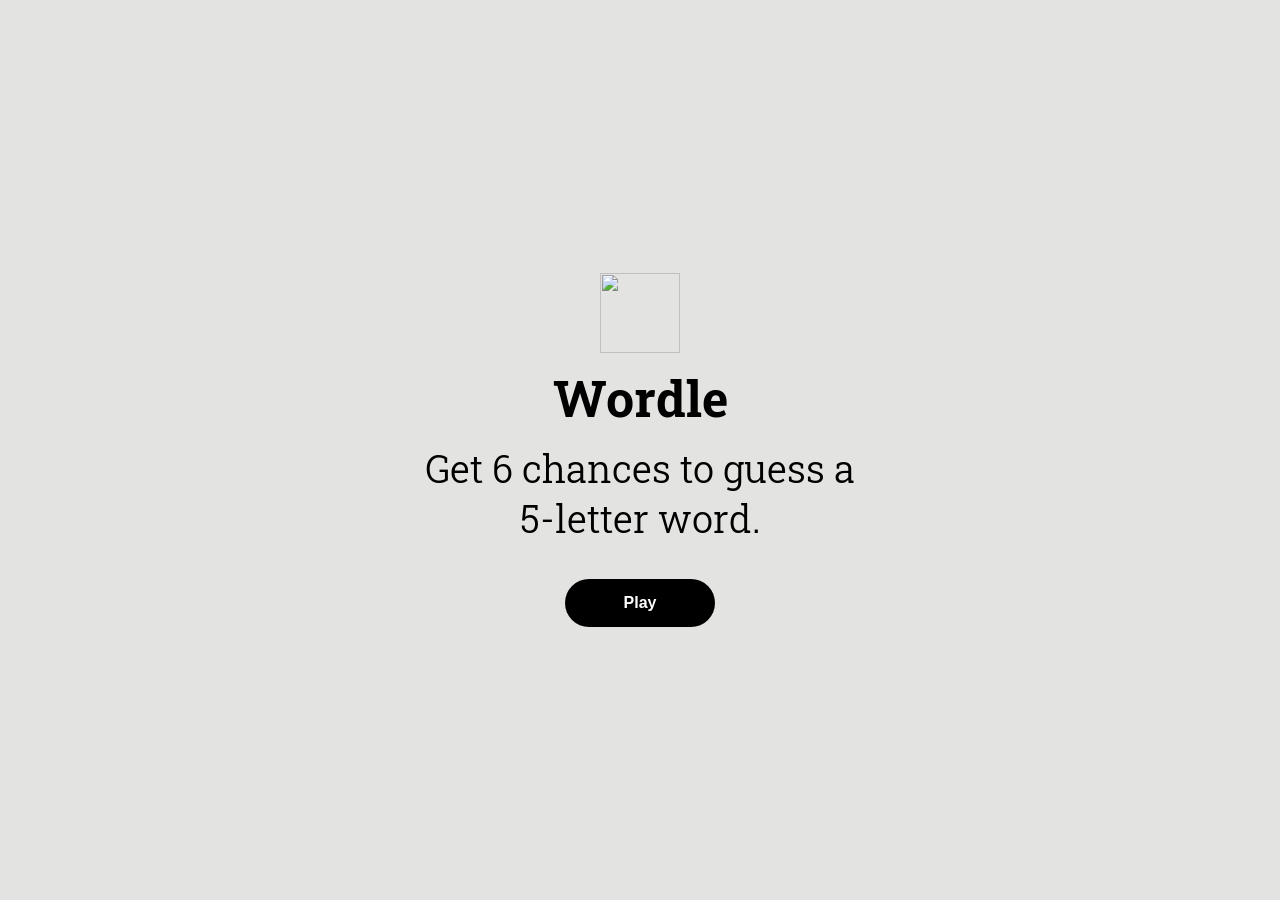
==== index.html @ 7229447a "增加深色模式" ====
<!DOCTYPE html>
<html lang="zh-CN">

<head>
    <meta charset="UTF-8">
    <meta name="viewport" content="width=device-width, initial-scale=1.0, maximum-scale=1.0, user-scalable=no">
    <title>Wordle</title>
    <link rel="icon" type="image/png" href="wordle_logo_32x32.png">

    <!-- 引入官方替代字体 -->
    <link rel="preconnect" href="https://fonts.googleapis.com">
    <link rel="preconnect" href="https://fonts.gstatic.com" crossorigin>
    <link
        href="https://fonts.googleapis.com/css2?family=Libre+Franklin:wght@100..900&family=Roboto+Slab:wght@100..900&display=swap"
        rel="stylesheet">

    <style>
        /* 修改后的 :root 部分 */
        :root {
            /* 浅色模式 - 官网标准色 */
            --green: #6aaa64;
            --yellow: #c9b458;
            --gray: #787c7e;
            --border-empty: #d3d6da;
            --border-filled: #878a8c;
            --bg: #ffffff;
            --text: #000000;
            --text-muted: #787c7e;
            --key-bg: #d3d6da;
            --key-text: #000000;
            --tile-text: #ffffff;
            --header-border: #d3d6da;
        }

        body {
            background-color: var(--bg);
            color: var(--text);
            font-family: 'Libre Franklin', sans-serif;
            margin: 0;
            display: flex;
            flex-direction: column;
            height: 100vh;
            overflow: hidden;
        }

        body.dark-mode {
            /* 黑暗模式 - 官网适配色 */
            --green: #538d4e;
            /* 更深一点的绿 */
            --yellow: #b59f3b;
            /* 更深一点的黄 */
            --gray: #3a3a3c;
            /* 显著变深的灰色 */
            --border-empty: #3a3a3c;
            --border-filled: #565758;
            --bg: #121213;
            --text: #ffffff;
            --text-muted: #818384;
            --key-bg: #818384;
            /* 键盘未使用的按键背景 */
            --key-text: #ffffff;
            --tile-text: #ffffff;
            --header-border: #3a3a3c;
        }

        header {
            width: 100%;
            height: 50px;
            display: flex;
            justify-content: center;
            align-items: center;
            border-bottom: 1px solid var(--header-border);
            font-family: 'Roboto Slab', serif;
            font-size: 32px;
            font-weight: 700;
            letter-spacing: -0.02em;
            position: relative;
            z-index: 30;
            flex-shrink: 0;
        }

        .header-controls {
            position: absolute;
            left: 10px;
            display: flex;
            gap: 5px;
        }

        .icon-btn {
            background: none;
            border: none;
            cursor: pointer;
            padding: 8px;
            display: flex;
            align-items: center;
            border-radius: 4px;
            transition: background-color 0.2s;
            outline: none;
            fill: var(--text);
        }

        .icon-btn:hover {
            background-color: rgba(120, 120, 120, 0.1);
        }

        .icon-btn svg {
            width: 24px;
            height: 24px;
        }

        header img {
            width: 32px;
            height: 32px;
            margin-right: 5px;
            /* 间距 5px */
        }

        #main-layout {
            display: flex;
            flex-grow: 1;
            width: 100%;
            position: relative;
            overflow: hidden;
        }

        /* 提示面板：绝对定位在左侧，全高 */
        #hint-panel {
            position: absolute;
            left: 0;
            top: 0;
            bottom: 0;
            width: 200px;
            background-color: var(--bg);
            border-right: 1px solid var(--border-empty);
            z-index: 20;
            display: none;
            flex-direction: column;
            box-shadow: 2px 0 10px rgba(0, 0, 0, 0.05);
            animation: slideIn 0.2s ease-out;
        }

        @keyframes slideIn {
            from {
                transform: translateX(-100%);
            }

            to {
                transform: translateX(0);
            }
        }

        #hint-header {
            padding: 15px 10px;
            font-size: 13px;
            font-weight: 700;
            text-transform: uppercase;
            border-bottom: 1px solid var(--border-empty);
            text-align: center;
            color: var(--text-muted);
            letter-spacing: 0.5px;
        }

        #hint-list {
            flex-grow: 1;
            overflow-y: auto;
            padding: 10px 0;
            font-family: 'Libre Franklin', sans-serif;
            font-weight: 700;
            font-size: 17px;
            line-height: 2.2;
            text-transform: uppercase;
            text-align: center;
        }

        #hint-list::-webkit-scrollbar {
            width: 4px;
        }

        #hint-list::-webkit-scrollbar-thumb {
            background: var(--border-empty);
        }

        /* 作答区：始终保持全屏居中 */
        #game-area {
            flex-grow: 1;
            display: flex;
            flex-direction: column;
            align-items: center;
            justify-content: center;
            width: 100%;
        }

        #game-container {
            display: flex;
            justify-content: center;
            align-items: center;
            margin-bottom: 10px;
        }

        #board {
            display: grid;
            grid-template-columns: repeat(5, 1fr);
            grid-gap: 5px;
            width: 330px;
            height: 400px;
            padding: 10px;
            visibility: hidden;
        }

        /* 键盘：等宽设计 */
        #keyboard {
            width: 100%;
            padding: 0 10px 20px;
            flex-shrink: 0;
        }

        .keyboard-row {
            display: flex;
            justify-content: center;
            margin-bottom: 8px;
            gap: 6px;
        }

        .key {
            background-color: var(--key-bg);
            border: 0;
            border-radius: 4px;
            height: 58px;
            width: 43px;
            /* 普通按键等宽 */
            display: flex;
            justify-content: center;
            align-items: center;
            font-family: 'Libre Franklin', sans-serif;
            font-weight: 700;
            font-size: 20px;
            cursor: pointer;
            color: var(--key-text);
            text-transform: uppercase;
            outline: none;
            fill: var(--key-text);
            user-select: none;
            -webkit-tap-highlight-color: transparent;
        }

        .key.wide {
            width: 65px;
            /* 功能键等宽 */
            font-size: 12px;
        }

        .key[data-state="correct"] {
            background-color: var(--green);
            color: #ffffff;
        }

        .key[data-state="present"] {
            background-color: var(--yellow);
            color: #ffffff;
        }

        .key[data-state="absent"] {
            background-color: var(--gray);
            color: #ffffff;
        }

        .key svg {
            width: 24px;
            height: 24px;
            pointer-events: none;
        }

        .tile {
            width: 100%;
            aspect-ratio: 1 / 1;
            border: 2px solid var(--border-empty);
            display: flex;
            justify-content: center;
            align-items: center;
            font-size: 2rem;
            font-weight: 700;
            text-transform: uppercase;
            box-sizing: border-box;
            user-select: none;
            backface-visibility: hidden;
        }

        .tile[data-state="filled"] {
            border-color: var(--border-filled);
        }

        .tile[data-state="correct"] {
            background-color: var(--green);
            border-color: var(--green);
            color: var(--tile-text);
        }

        .tile[data-state="present"] {
            background-color: var(--yellow);
            border-color: var(--yellow);
            color: var(--tile-text);
        }

        .tile[data-state="absent"] {
            background-color: var(--gray);
            border-color: var(--gray);
            color: var(--tile-text);
        }

        .pop {
            animation: pop 0.1s ease-in-out;
        }

        @keyframes pop {
            50% {
                transform: scale(1.1);
            }
        }

        .flip {
            animation: flip 0.5s ease-in forwards;
        }

        @keyframes flip {
            0% {
                transform: rotateX(0);
            }

            50% {
                transform: rotateX(90deg);
            }

            100% {
                transform: rotateX(0);
            }
        }

        .shake {
            animation: shake 600ms ease-in-out;
        }

        @keyframes shake {

            0%,
            100% {
                transform: translateX(0);
            }

            10%,
            30%,
            50%,
            70%,
            90% {
                transform: translateX(-4px);
            }

            20%,
            40%,
            60%,
            80% {
                transform: translateX(4px);
            }
        }

        #toast-container {
            position: fixed;
            top: 10%;
            left: 50%;
            transform: translateX(-50%);
            z-index: 1000;
            display: flex;
            flex-direction: column;
            align-items: center;
            pointer-events: none;
            width: 100%;
        }

        .toast {
            background-color: var(--text);
            color: var(--bg);
            padding: 12px 18px;
            border-radius: 4px;
            font-family: 'Libre Franklin', sans-serif;
            font-weight: 700;
            margin-bottom: 10px;
            width: fit-content;
            text-align: center;
            box-shadow: 0 4px 10px rgba(0, 0, 0, 0.3);
            opacity: 1;
            transition: opacity 0.4s ease;
        }

        #loading {
            position: absolute;
            top: 50%;
            font-weight: 700;
        }

        #start-screen {
            position: fixed;
            top: 0;
            left: 0;
            width: 100%;
            height: 100%;
            background-color: #e3e3e1;
            /* 官网米灰色 */
            color: #000000;
            z-index: 1000;
            display: flex;
            justify-content: center;
            align-items: center;
            transition: opacity 0.4s ease-out;
        }

        .start-content {
            text-align: center;
            width: 100%;
            max-width: 500px;
        }

        .start-logo {
            width: 80px;
            height: 80px;
            margin-bottom: 12px;
        }

        .start-title {
            font-family: 'Roboto Slab', serif;
            font-size: 50px;
            font-weight: 700;
            margin: 0 0 12px;
        }

        .start-subtitle {
            font-family: 'Roboto Slab', sans-serif;
            font-size: 38px;
            font-weight: 350;
            margin: 0 0 36px;
        }

        .play-btn {
            background: #000;
            color: #fff;
            border: none;
            border-radius: 30px;
            height: 48px;
            width: 150px;
            font-size: 16px;
            font-weight: 700;
            cursor: pointer;
            transition: transform 0.1s;
        }

        .play-btn:active {
            transform: scale(0.96);
        }

        .hidden {
            opacity: 0;
            pointer-events: none;
        }
    </style>
</head>

<body>
    <div id="start-screen">
        <div class="start-content">
            <img src="wordle-icon.svg" class="start-logo">
            <h1 class="start-title">Wordle</h1>
            <p class="start-subtitle">Get 6 chances to guess a <span style="white-space:nowrap">5-letter</span> word.
            </p>
            <button class="play-btn" onclick="dismissStartScreen()">Play</button>
        </div>
    </div>
    <header>
        <div class="header-controls">
            <button class="icon-btn" title="Restart" onclick="resetGame()">
                <svg viewBox="0 0 24 24">
                    <path
                        d="M17.65,6.35C16.2,4.9 14.21,4 12,4c-4.42,0-7.99,3.58-7.99,8s3.57,8,7.99,8c3.73,0,6.84-2.55,7.73-6h-2.08 c-0.82,2.33-3.04,4-5.65,4c-3.31,0-6-2.69-6-6s2.69-6,6-6c1.66,0,3.14,0.69,4.22,1.78L13,11h7V4L17.65,6.35z" />
                </svg>
            </button>
            <button class="icon-btn" title="Hints" onclick="toggleHints()">
                <svg viewBox="0 0 24 24">
                    <path
                        d="M9 21c0 .55.45 1 1 1h4c.55 0 1-.45 1-1v-1H9v1zm3-19C8.14 2 5 5.14 5 9c0 2.38 1.19 4.47 3 5.74V17c0 .55.45 1 1 1h6c.55 0 1-.45 1-1v-2.26c1.81-1.27 3-3.36 3-5.74 0-3.86-3.14-7-7-7zm2.85 11.1l-.85.6V16h-4v-1.3l-.85-.6C7.8 13.15 7 11.18 7 9c0-2.76 2.24-5 5-5s5 2.24 5 5c0 2.18-.8 4.15-2.15 5.1z" />
                </svg>
            </button>
            <button class="icon-btn" title="Toggle Theme" onclick="toggleTheme()">
                <svg id="theme-icon" viewBox="0 0 24 24">
                    <!-- 这里会通过 JS 动态插入太阳或月亮图标 -->
                </svg>
            </button>
        </div>
        <img src="wordle-icon.svg" alt="Logo">
        Wordle
    </header>

    <div id="loading">Loading dictionary...</div>
    <div id="toast-container"></div>

    <div id="main-layout">
        <aside id="hint-panel">
            <div id="hint-header">Possible Words</div>
            <div id="hint-list"></div>
        </aside>

        <main id="game-area">
            <div id="game-container">
                <div id="board"></div>
            </div>

            <div id="keyboard">
                <div class="keyboard-row" id="row1"></div>
                <div class="keyboard-row" id="row2"></div>
                <div class="keyboard-row" id="row3"></div>
            </div>
        </main>
    </div>

    <script>
        const ANSWERS_FILE = 'possible_words.txt';
        const ALLOWED_FILE = 'allowed_words.txt';

        let targetWord = "";
        let validGuesses = new Set();
        let answersPool = [];
        let currentGuess = "";
        let guesses = [];
        let isAnimating = false;
        let initialized = false;
        let gameOverToast = null;
        let gameStatus = "playing";
        let hintsVisible = false;

        let constraints = {
            correct: Array(5).fill(null),
            present: {},
            absent: new Set()
        };

        const PRAISES = ["Genius", "Magnificent", "Impressive", "Splendid", "Great", "Phew"];

        async function initGame() {
            try {
                const [res1, res2] = await Promise.all([fetch(ANSWERS_FILE), fetch(ALLOWED_FILE)]);
                const text1 = await res1.text();
                const text2 = await res2.text();
                answersPool = text1.split(/\r?\n/).map(w => w.trim().toUpperCase()).filter(w => w.length === 5).sort();
                const allowed = text2.split(/\r?\n/).map(w => w.trim().toUpperCase()).filter(w => w.length === 5);
                validGuesses = new Set([...answersPool, ...allowed]);
                startNewRound();
                document.getElementById('loading').style.display = 'none';
                document.getElementById('board').style.visibility = 'visible';
                initialized = true;
            } catch (e) {
                document.getElementById('loading').textContent = "Dictionary Load Error.";
            }
        }

        function startNewRound() {
            if (gameOverToast) { gameOverToast.remove(); gameOverToast = null; }
            targetWord = answersPool[Math.floor(Math.random() * answersPool.length)];
            currentGuess = "";
            guesses = [];
            gameStatus = "playing";
            constraints = { correct: Array(5).fill(null), present: {}, absent: new Set() };
            updateHintList();

            document.querySelectorAll('.tile').forEach(tile => {
                tile.textContent = "";
                tile.removeAttribute("data-state");
                tile.classList.remove("pop", "shake", "flip");
            });
            document.querySelectorAll('.key').forEach(key => {
                key.removeAttribute("data-state");
                key.style.backgroundColor = "";
                key.style.color = "";
            });
        }

        function toggleHints() {
            hintsVisible = !hintsVisible;
            const panel = document.getElementById('hint-panel');
            panel.style.display = hintsVisible ? 'flex' : 'none';
            if (hintsVisible) updateHintList();
        }

        function updateHintList() {
            const listEl = document.getElementById('hint-list');
            const possible = answersPool.filter(word => {
                for (let i = 0; i < 5; i++) {
                    if (constraints.correct[i] && word[i] !== constraints.correct[i]) return false;
                }
                for (let char in constraints.present) {
                    if (!word.includes(char)) return false;
                    for (let pos of constraints.present[char]) {
                        if (word[pos] === char) return false;
                    }
                }
                for (let char of constraints.absent) {
                    if (constraints.correct.includes(char) || constraints.present[char]) continue;
                    if (word.includes(char)) return false;
                }
                return true;
            });

            document.getElementById('hint-header').textContent = `${possible.length} Possible`;
            listEl.innerHTML = possible.join('<br>');
        }

        function resetGame() {
            if (isAnimating) return;
            if (document.activeElement) document.activeElement.blur();
            startNewRound();
            showToast("New Game Started");
        }

        const board = document.getElementById("board");
        for (let i = 0; i < 30; i++) {
            const tile = document.createElement("div");
            tile.className = "tile";
            tile.id = "tile-" + i;
            board.appendChild(tile);
        }

        const keyRows = [['Q', 'W', 'E', 'R', 'T', 'Y', 'U', 'I', 'O', 'P'], ['A', 'S', 'D', 'F', 'G', 'H', 'J', 'K', 'L'], ['ENTER', 'Z', 'X', 'C', 'V', 'B', 'N', 'M', '⌫']];
        keyRows.forEach((row, idx) => {
            const rowEl = document.getElementById(`row${idx + 1}`);
            row.forEach(key => {
                const btn = document.createElement("button");
                btn.className = "key";
                if (key === "ENTER" || key === "⌫") btn.classList.add("wide");
                btn.dataset.key = key;
                if (key === "⌫") {
                    btn.innerHTML = `<svg viewBox="0 0 24 24"><path d="M22 3H7c-.69 0-1.23.35-1.59.88L0 12l5.41 8.11c.36.53.9.89 1.59.89h15c1.1 0 2-.9 2-2V5c0-1.1-.9-2-2-2zm0 16H7.07L2.4 12l4.66-7H22v14zm-11.59-2L14 13.41 17.59 17 19 15.59 15.41 12 19 8.41 17.59 7 14 10.59 10.41 7 9 8.41 12.59 12 9 15.59z"></path></svg>`;
                } else {
                    btn.textContent = key;
                }
                btn.onclick = (e) => { handleInput(key); e.currentTarget.blur(); };
                rowEl.appendChild(btn);
            });
        });

        function handleInput(key) {
            if (!initialized || isAnimating || gameStatus !== "playing") return;

            if (key === "ENTER") {
                validateAndSubmit();
            } else if (key === "⌫" || key === "Backspace") {
                if (currentGuess.length > 0) {
                    const idx = guesses.length * 5 + currentGuess.length - 1;
                    const tile = document.getElementById(`tile-${idx}`);
                    tile.textContent = "";
                    tile.removeAttribute("data-state");
                    tile.classList.remove("pop");
                    currentGuess = currentGuess.slice(0, -1);
                }
            } else if (/^[A-Z]$/.test(key.toUpperCase()) && currentGuess.length < 5) {
                const char = key.toUpperCase();
                const idx = guesses.length * 5 + currentGuess.length;
                const tile = document.getElementById(`tile-${idx}`);
                tile.textContent = char;
                tile.setAttribute("data-state", "filled");
                tile.classList.remove("pop");
                void tile.offsetWidth;
                tile.classList.add("pop");
                currentGuess += char;
            }
        }

        document.onkeydown = (e) => {
            if (e.key === "Enter" && document.activeElement) document.activeElement.blur();
            handleInput(e.key === "Enter" ? "ENTER" : e.key === "Backspace" ? "⌫" : e.key.toUpperCase());
        };

        function validateAndSubmit() {
            if (currentGuess.length < 5) {
                showToast("Not enough letters");
                shakeRow();
                return;
            }
            if (!validGuesses.has(currentGuess)) {
                showToast("Not in word list");
                shakeRow();
                return;
            }
            submitGuess();
        }

        function shakeRow() {
            const startIdx = guesses.length * 5;
            for (let i = 0; i < 5; i++) {
                const tile = document.getElementById(`tile-${startIdx + i}`);
                tile.classList.remove("shake");
                void tile.offsetWidth;
                tile.classList.add("shake");
                setTimeout(() => tile.classList.remove("shake"), 600);
            }
        }

        function submitGuess() {
            isAnimating = true;
            const startIdx = guesses.length * 5;
            const guessString = currentGuess;
            const guessArr = guessString.split("");
            const targetArr = [...targetWord];
            const states = Array(5).fill("absent");

            guessArr.forEach((c, i) => {
                if (c === targetArr[i]) {
                    states[i] = "correct";
                    targetArr[i] = null;
                    constraints.correct[i] = c;
                }
            });
            guessArr.forEach((c, i) => {
                if (states[i] !== "correct" && targetArr.includes(c)) {
                    states[i] = "present";
                    targetArr[targetArr.indexOf(c)] = null;
                    if (!constraints.present[c]) constraints.present[c] = [];
                    constraints.present[c].push(i);
                } else if (states[i] === "absent") {
                    constraints.absent.add(c);
                }
            });

            guessArr.forEach((char, i) => {
                const tile = document.getElementById(`tile-${startIdx + i}`);
                setTimeout(() => {
                    tile.classList.remove("pop", "shake", "flip");
                    void tile.offsetWidth;
                    tile.classList.add("flip");
                    setTimeout(() => tile.setAttribute("data-state", states[i]), 250);
                }, i * 300);
            });

            setTimeout(() => {
                guessArr.forEach((char, i) => updateKey(char, states[i]));
                isAnimating = false;
                if (hintsVisible) updateHintList();

                if (guessString === targetWord) {
                    gameStatus = "won";
                    showToast(PRAISES[guesses.length - 1]);
                } else if (guesses.length === 6) {
                    gameStatus = "lost";
                    showToast(targetWord, true);
                }
            }, 1700);

            guesses.push(guessString);
            currentGuess = "";
        }

        function updateKey(char, state) {
            const key = document.querySelector(`.key[data-key="${char}"]`);
            if (!key) return;
            const current = key.getAttribute("data-state");
            if (state === "correct") {
                key.setAttribute("data-state", "correct");
                key.style.backgroundColor = "var(--green)";
            } else if (state === "present" && current !== "correct") {
                key.setAttribute("data-state", "present");
                key.style.backgroundColor = "var(--yellow)";
            } else if (!current) {
                key.setAttribute("data-state", "absent");
                key.style.backgroundColor = "var(--gray)";
            }
            key.style.color = "white";
        }

        function showToast(msg, persistent = false) {
            const t = document.createElement("div");
            t.className = "toast";
            t.textContent = msg;
            document.getElementById("toast-container").appendChild(t);
            if (persistent) {
                gameOverToast = t;
            } else {
                setTimeout(() => {
                    t.style.opacity = "0";
                    setTimeout(() => t.remove(), 400);
                }, 1800);
            }
        }

        initGame();

        // 设置当前日期显示
        function updateDate() {
            const options = { month: 'long', day: 'numeric', year: 'numeric' };
            const today = new Date().toLocaleDateString('en-US', options);
            const dateEl = document.getElementById('current-date');
            if (dateEl) dateEl.textContent = today;
        }

        // 关闭遮罩
        function dismissStartScreen() {
            const screen = document.getElementById('start-screen');
            screen.classList.add('hidden');
            // 遮罩消失后再移除 DOM，防止干扰点击
            setTimeout(() => screen.style.display = 'none', 300);
        }

        // 修改原有的 handleInput，增加遮罩状态判断
        const originalHandleInput = handleInput;
        handleInput = function (key) {
            const startScreen = document.getElementById('start-screen');
            // 如果封面还在，不处理任何输入
            if (startScreen && !startScreen.classList.contains('hidden')) return;
            originalHandleInput(key);
        };

        // 在初始化时更新日期
        updateDate();

        // 更新日期并控制遮罩
        function initStartScreen() {
            const options = { month: 'long', day: 'numeric', year: 'numeric' };
            const dateEl = document.getElementById('current-date');
            if (dateEl) dateEl.textContent = new Date().toLocaleDateString('en-US', options);
        }

        function dismissStartScreen() {
            const screen = document.getElementById('start-screen');
            screen.classList.add('hidden');
            setTimeout(() => screen.style.display = 'none', 300);
        }

        // 拦截键盘输入，防止在封面打开时可以玩游戏
        const oldHandleInput = handleInput;
        handleInput = function (key) {
            const screen = document.getElementById('start-screen');
            if (screen && !screen.classList.contains('hidden')) {
                // 如果按了回车也可以开始游戏
                if (key === "ENTER") dismissStartScreen();
                return;
            }
            oldHandleInput(key);
        };

        initStartScreen();

        // 图标 SVG 路径
        const SUN_ICON = '<path d="M12 7c-2.76 0-5 2.24-5 5s2.24 5 5 5 5-2.24 5-5-2.24-5-5-5zM2 13h2c.55 0 1-.45 1-1s-.45-1-1-1H2c-.55 0-1 .45-1 1s.45 1 1 1zm18 0h2c.55 0 1-.45 1-1s-.45-1-1-1h-2c-.55 0-1 .45-1 1s.45 1 1 1zM11 2v2c0 .55.45 1 1 1s1-.45 1-1V2c0-.55-.45-1-1-1s-1 .45-1 1zm0 18v2c0 .55.45 1 1 1s1-.45 1-1v-2c0-.55-.45-1-1-1s-1 .45-1 1zM5.99 4.58c-.39-.39-1.03-.39-1.41 0s-.39 1.03 0 1.41l1.06 1.06c.39.39 1.03.39 1.41 0s.39-1.03 0-1.41L5.99 4.58zm12.37 12.37c-.39-.39-1.03-.39-1.41 0s-.39 1.03 0 1.41l1.06 1.06c.39.39 1.03.39 1.41 0s.39-1.03 0-1.41l-1.06-1.06zm1.06-12.37c-.39-.39-1.03-.39-1.41 0l-1.06 1.06c-.39.39-.39 1.03 0 1.41s1.03.39 1.41 0l1.06-1.06c.39-.38.39-1.02 0-1.41zM7.05 18.01c-.39-.39-1.03-.39-1.41 0l-1.06 1.06c-.39.39-.39 1.03 0 1.41s1.03.39 1.41 0l1.06-1.06c.39-.38.39-1.02 0-1.41z"/>';
        const MOON_ICON = '<path d="M12 3c-4.97 0-9 4.03-9 9s4.03 9 9 9 9-4.03 9-9c0-.46-.04-.92-.1-1.36-.98 1.37-2.58 2.26-4.4 2.26-2.98 0-5.4-2.42-5.4-5.4 0-1.81.89-3.42 2.26-4.4-.44-.06-.9-.1-1.36-.1z"/>';

        function initTheme() {
            const savedTheme = localStorage.getItem('theme');
            const prefersDark = window.matchMedia('(prefers-color-scheme: dark)').matches;

            // 如果有保存的偏好则用偏好，否则跟随系统
            if (savedTheme === 'dark' || (!savedTheme && prefersDark)) {
                document.body.classList.add('dark-mode');
                document.getElementById('theme-icon').innerHTML = SUN_ICON;
            } else {
                document.body.classList.remove('dark-mode');
                document.getElementById('theme-icon').innerHTML = MOON_ICON;
            }
        }

        function toggleTheme() {
            const isDark = document.body.classList.toggle('dark-mode');
            localStorage.setItem('theme', isDark ? 'dark' : 'light');
            document.getElementById('theme-icon').innerHTML = isDark ? SUN_ICON : MOON_ICON;
        }

        // 在 initGame 或脚本末尾调用初始化函数
        initTheme();
    </script>
</body>

</html>
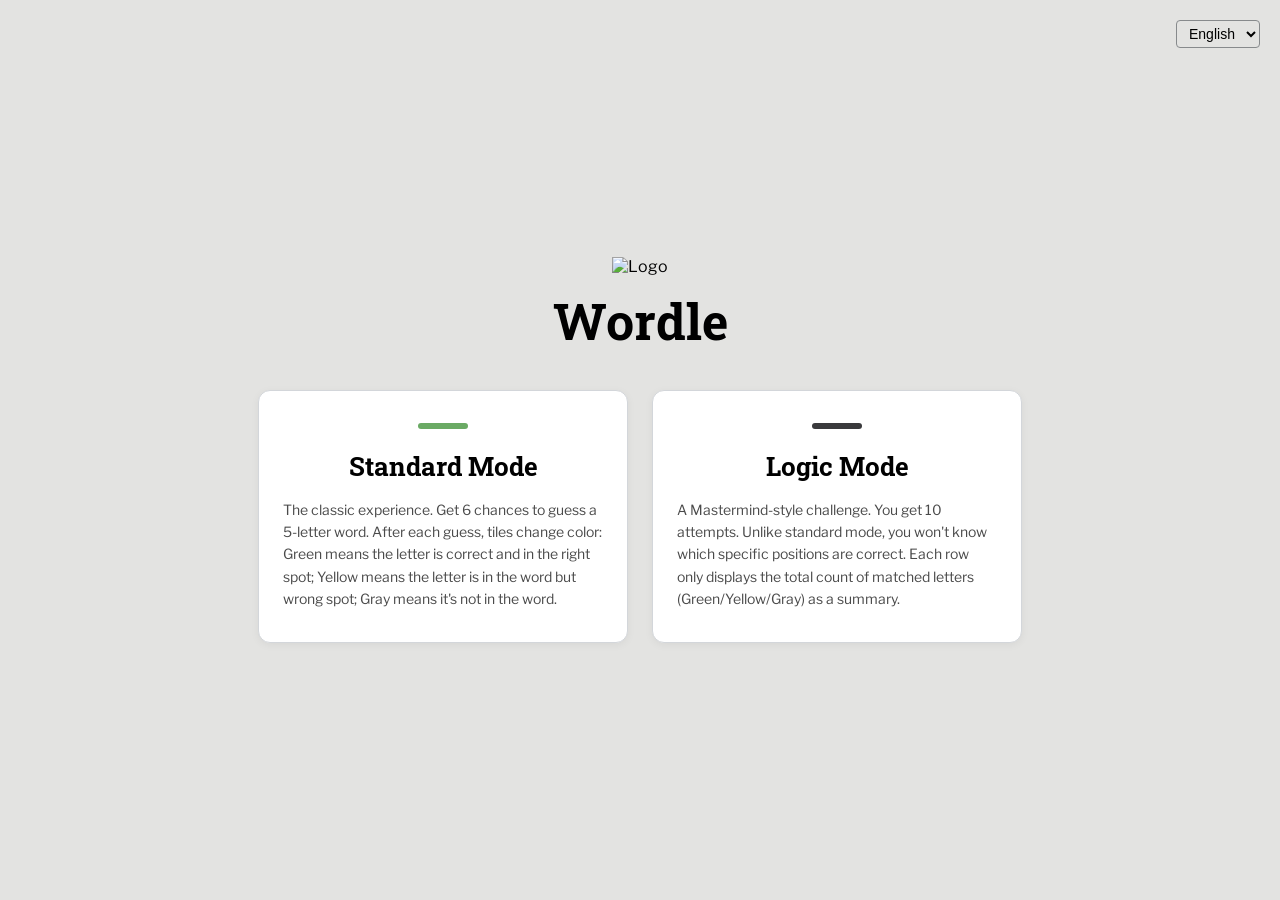
==== commit 8a039746: "添加原版困难模式和逻辑模式" ====
--- a/index.html
+++ b/index.html
@@ -4,870 +4,198 @@
 <head>
     <meta charset="UTF-8">
     <meta name="viewport" content="width=device-width, initial-scale=1.0, maximum-scale=1.0, user-scalable=no">
-    <title>Wordle</title>
+    <title>Wordle Portal</title>
     <link rel="icon" type="image/png" href="wordle_logo_32x32.png">
 
-    <!-- 引入官方替代字体 -->
+    <!-- 引入字体 -->
     <link rel="preconnect" href="https://fonts.googleapis.com">
     <link rel="preconnect" href="https://fonts.gstatic.com" crossorigin>
-    <link
-        href="https://fonts.googleapis.com/css2?family=Libre+Franklin:wght@100..900&family=Roboto+Slab:wght@100..900&display=swap"
-        rel="stylesheet">
+    <link href="https://fonts.googleapis.com/css2?family=Libre+Franklin:wght@100..900&family=Roboto+Slab:wght@100..900&display=swap" rel="stylesheet">
 
     <style>
-        /* 修改后的 :root 部分 */
-        :root {
-            /* 浅色模式 - 官网标准色 */
-            --green: #6aaa64;
-            --yellow: #c9b458;
-            --gray: #787c7e;
-            --border-empty: #d3d6da;
-            --border-filled: #878a8c;
-            --bg: #ffffff;
-            --text: #000000;
-            --text-muted: #787c7e;
-            --key-bg: #d3d6da;
-            --key-text: #000000;
-            --tile-text: #ffffff;
-            --header-border: #d3d6da;
-        }
-
         body {
-            background-color: var(--bg);
-            color: var(--text);
-            font-family: 'Libre Franklin', sans-serif;
+            background-color: #e3e3e1; /* 官网米灰色背景 */
             margin: 0;
-            display: flex;
-            flex-direction: column;
-            height: 100vh;
-            overflow: hidden;
-        }
-
-        body.dark-mode {
-            /* 黑暗模式 - 官网适配色 */
-            --green: #538d4e;
-            /* 更深一点的绿 */
-            --yellow: #b59f3b;
-            /* 更深一点的黄 */
-            --gray: #3a3a3c;
-            /* 显著变深的灰色 */
-            --border-empty: #3a3a3c;
-            --border-filled: #565758;
-            --bg: #121213;
-            --text: #ffffff;
-            --text-muted: #818384;
-            --key-bg: #818384;
-            /* 键盘未使用的按键背景 */
-            --key-text: #ffffff;
-            --tile-text: #ffffff;
-            --header-border: #3a3a3c;
-        }
-
-        header {
-            width: 100%;
-            height: 50px;
             display: flex;
             justify-content: center;
             align-items: center;
-            border-bottom: 1px solid var(--header-border);
+            min-height: 100vh;
+            font-family: 'Libre Franklin', sans-serif;
+            color: #000;
+            overflow-x: hidden;
+        }
+
+        .portal-content {
+            text-align: center;
+            width: 95%;
+            max-width: 800px;
+            padding: 20px 0;
+        }
+
+        /* 保持 80px 大小 */
+        .portal-logo {
+            width: 80px;
+            height: 80px;
+            margin-bottom: 12px;
+        }
+
+        /* 保持 50px 大小 */
+        .portal-title {
             font-family: 'Roboto Slab', serif;
-            font-size: 32px;
+            font-size: 50px;
             font-weight: 700;
-            letter-spacing: -0.02em;
-            position: relative;
-            z-index: 30;
-            flex-shrink: 0;
-        }
-
-        .header-controls {
-            position: absolute;
-            left: 10px;
+            margin: 0 0 36px;
+        }
+
+        /* 卡片容器布局 */
+        .card-container {
             display: flex;
-            gap: 5px;
-        }
-
-        .icon-btn {
-            background: none;
-            border: none;
-            cursor: pointer;
-            padding: 8px;
-            display: flex;
-            align-items: center;
-            border-radius: 4px;
-            transition: background-color 0.2s;
-            outline: none;
-            fill: var(--text);
-        }
-
-        .icon-btn:hover {
-            background-color: rgba(120, 120, 120, 0.1);
-        }
-
-        .icon-btn svg {
-            width: 24px;
-            height: 24px;
-        }
-
-        header img {
-            width: 32px;
-            height: 32px;
-            margin-right: 5px;
-            /* 间距 5px */
-        }
-
-        #main-layout {
-            display: flex;
-            flex-grow: 1;
-            width: 100%;
-            position: relative;
-            overflow: hidden;
-        }
-
-        /* 提示面板：绝对定位在左侧，全高 */
-        #hint-panel {
-            position: absolute;
-            left: 0;
-            top: 0;
-            bottom: 0;
-            width: 200px;
-            background-color: var(--bg);
-            border-right: 1px solid var(--border-empty);
-            z-index: 20;
-            display: none;
-            flex-direction: column;
-            box-shadow: 2px 0 10px rgba(0, 0, 0, 0.05);
-            animation: slideIn 0.2s ease-out;
-        }
-
-        @keyframes slideIn {
-            from {
-                transform: translateX(-100%);
-            }
-
-            to {
-                transform: translateX(0);
-            }
-        }
-
-        #hint-header {
-            padding: 15px 10px;
-            font-size: 13px;
-            font-weight: 700;
-            text-transform: uppercase;
-            border-bottom: 1px solid var(--border-empty);
-            text-align: center;
-            color: var(--text-muted);
-            letter-spacing: 0.5px;
-        }
-
-        #hint-list {
-            flex-grow: 1;
-            overflow-y: auto;
-            padding: 10px 0;
-            font-family: 'Libre Franklin', sans-serif;
-            font-weight: 700;
-            font-size: 17px;
-            line-height: 2.2;
-            text-transform: uppercase;
-            text-align: center;
-        }
-
-        #hint-list::-webkit-scrollbar {
-            width: 4px;
-        }
-
-        #hint-list::-webkit-scrollbar-thumb {
-            background: var(--border-empty);
-        }
-
-        /* 作答区：始终保持全屏居中 */
-        #game-area {
-            flex-grow: 1;
+            gap: 24px;
+            justify-content: center;
+            flex-wrap: wrap; /* 手机端自动换行 */
+        }
+
+        /* 卡片基础样式 */
+        .game-card {
+            background-color: #ffffff;
+            border: 1px solid #d3d6da;
+            border-radius: 12px;
+            padding: 32px 24px;
+            width: 320px;
+            text-decoration: none;
+            color: inherit;
             display: flex;
             flex-direction: column;
             align-items: center;
-            justify-content: center;
-            width: 100%;
-        }
-
-        #game-container {
-            display: flex;
-            justify-content: center;
-            align-items: center;
-            margin-bottom: 10px;
-        }
-
-        #board {
-            display: grid;
-            grid-template-columns: repeat(5, 1fr);
-            grid-gap: 5px;
-            width: 330px;
-            height: 400px;
-            padding: 10px;
-            visibility: hidden;
-        }
-
-        /* 键盘：等宽设计 */
-        #keyboard {
-            width: 100%;
-            padding: 0 10px 20px;
-            flex-shrink: 0;
-        }
-
-        .keyboard-row {
-            display: flex;
-            justify-content: center;
-            margin-bottom: 8px;
-            gap: 6px;
-        }
-
-        .key {
-            background-color: var(--key-bg);
-            border: 0;
+            transition: transform 0.2s ease, box-shadow 0.2s ease, border-color 0.2s ease;
+            cursor: pointer;
+            box-shadow: 0 2px 8px rgba(0,0,0,0.05);
+        }
+
+        .game-card:hover {
+            transform: translateY(-8px);
+            box-shadow: 0 12px 24px rgba(0,0,0,0.1);
+            border-color: #878a8c;
+        }
+
+        .game-card:active {
+            transform: translateY(-4px);
+        }
+
+        .card-title {
+            font-family: 'Roboto Slab', serif;
+            font-size: 26px;
+            font-weight: 700;
+            margin: 0 0 16px;
+        }
+
+        .card-desc {
+            font-size: 14px;
+            line-height: 1.6;
+            color: #4a4a4a;
+            margin: 0;
+            text-align: left; /* 说明文字左对齐更易读 */
+        }
+
+        /* 强调普通/困难颜色的线条 */
+        .card-accent {
+            width: 50px;
+            height: 6px;
+            border-radius: 3px;
+            margin-bottom: 20px;
+        }
+        .accent-wordle { background-color: #6aaa64; } /* 绿色 */
+        .accent-hard { background-color: #3a3a3c; }   /* 深灰 */
+
+        /* 顶部语言切换 */
+        .lang-switcher {
+            position: absolute;
+            top: 20px;
+            right: 20px;
+        }
+
+        #lang-select {
+            background: transparent;
+            border: 1px solid #878a8c;
             border-radius: 4px;
-            height: 58px;
-            width: 43px;
-            /* 普通按键等宽 */
-            display: flex;
-            justify-content: center;
-            align-items: center;
-            font-family: 'Libre Franklin', sans-serif;
-            font-weight: 700;
-            font-size: 20px;
+            padding: 4px 8px;
+            font-size: 14px;
             cursor: pointer;
-            color: var(--key-text);
-            text-transform: uppercase;
             outline: none;
-            fill: var(--key-text);
-            user-select: none;
-            -webkit-tap-highlight-color: transparent;
-        }
-
-        .key.wide {
-            width: 65px;
-            /* 功能键等宽 */
-            font-size: 12px;
-        }
-
-        .key[data-state="correct"] {
-            background-color: var(--green);
-            color: #ffffff;
-        }
-
-        .key[data-state="present"] {
-            background-color: var(--yellow);
-            color: #ffffff;
-        }
-
-        .key[data-state="absent"] {
-            background-color: var(--gray);
-            color: #ffffff;
-        }
-
-        .key svg {
-            width: 24px;
-            height: 24px;
-            pointer-events: none;
-        }
-
-        .tile {
-            width: 100%;
-            aspect-ratio: 1 / 1;
-            border: 2px solid var(--border-empty);
-            display: flex;
-            justify-content: center;
-            align-items: center;
-            font-size: 2rem;
-            font-weight: 700;
-            text-transform: uppercase;
-            box-sizing: border-box;
-            user-select: none;
-            backface-visibility: hidden;
-        }
-
-        .tile[data-state="filled"] {
-            border-color: var(--border-filled);
-        }
-
-        .tile[data-state="correct"] {
-            background-color: var(--green);
-            border-color: var(--green);
-            color: var(--tile-text);
-        }
-
-        .tile[data-state="present"] {
-            background-color: var(--yellow);
-            border-color: var(--yellow);
-            color: var(--tile-text);
-        }
-
-        .tile[data-state="absent"] {
-            background-color: var(--gray);
-            border-color: var(--gray);
-            color: var(--tile-text);
-        }
-
-        .pop {
-            animation: pop 0.1s ease-in-out;
-        }
-
-        @keyframes pop {
-            50% {
-                transform: scale(1.1);
-            }
-        }
-
-        .flip {
-            animation: flip 0.5s ease-in forwards;
-        }
-
-        @keyframes flip {
-            0% {
-                transform: rotateX(0);
-            }
-
-            50% {
-                transform: rotateX(90deg);
-            }
-
-            100% {
-                transform: rotateX(0);
-            }
-        }
-
-        .shake {
-            animation: shake 600ms ease-in-out;
-        }
-
-        @keyframes shake {
-
-            0%,
-            100% {
-                transform: translateX(0);
-            }
-
-            10%,
-            30%,
-            50%,
-            70%,
-            90% {
-                transform: translateX(-4px);
-            }
-
-            20%,
-            40%,
-            60%,
-            80% {
-                transform: translateX(4px);
-            }
-        }
-
-        #toast-container {
-            position: fixed;
-            top: 10%;
-            left: 50%;
-            transform: translateX(-50%);
-            z-index: 1000;
-            display: flex;
-            flex-direction: column;
-            align-items: center;
-            pointer-events: none;
-            width: 100%;
-        }
-
-        .toast {
-            background-color: var(--text);
-            color: var(--bg);
-            padding: 12px 18px;
-            border-radius: 4px;
-            font-family: 'Libre Franklin', sans-serif;
-            font-weight: 700;
-            margin-bottom: 10px;
-            width: fit-content;
-            text-align: center;
-            box-shadow: 0 4px 10px rgba(0, 0, 0, 0.3);
-            opacity: 1;
-            transition: opacity 0.4s ease;
-        }
-
-        #loading {
-            position: absolute;
-            top: 50%;
-            font-weight: 700;
-        }
-
-        #start-screen {
-            position: fixed;
-            top: 0;
-            left: 0;
-            width: 100%;
-            height: 100%;
-            background-color: #e3e3e1;
-            /* 官网米灰色 */
-            color: #000000;
-            z-index: 1000;
-            display: flex;
-            justify-content: center;
-            align-items: center;
-            transition: opacity 0.4s ease-out;
-        }
-
-        .start-content {
-            text-align: center;
-            width: 100%;
-            max-width: 500px;
-        }
-
-        .start-logo {
-            width: 80px;
-            height: 80px;
-            margin-bottom: 12px;
-        }
-
-        .start-title {
-            font-family: 'Roboto Slab', serif;
-            font-size: 50px;
-            font-weight: 700;
-            margin: 0 0 12px;
-        }
-
-        .start-subtitle {
-            font-family: 'Roboto Slab', sans-serif;
-            font-size: 38px;
-            font-weight: 350;
-            margin: 0 0 36px;
-        }
-
-        .play-btn {
-            background: #000;
-            color: #fff;
-            border: none;
-            border-radius: 30px;
-            height: 48px;
-            width: 150px;
-            font-size: 16px;
-            font-weight: 700;
-            cursor: pointer;
-            transition: transform 0.1s;
-        }
-
-        .play-btn:active {
-            transform: scale(0.96);
-        }
-
-        .hidden {
-            opacity: 0;
-            pointer-events: none;
+        }
+
+        /* 适配移动端 */
+        @media (max-width: 600px) {
+            .portal-title { font-size: 40px; }
+            .game-card { width: 100%; max-width: 340px; }
+            .card-container { padding: 0 20px; }
         }
     </style>
 </head>
 
 <body>
-    <div id="start-screen">
-        <div class="start-content">
-            <img src="wordle-icon.svg" class="start-logo">
-            <h1 class="start-title">Wordle</h1>
-            <p class="start-subtitle">Get 6 chances to guess a <span style="white-space:nowrap">5-letter</span> word.
-            </p>
-            <button class="play-btn" onclick="dismissStartScreen()">Play</button>
+    <div class="lang-switcher">
+        <select id="lang-select" onchange="changeLanguage(this.value)">
+            <option value="en">English</option>
+            <option value="zh">中文</option>
+        </select>
+    </div>
+
+    <div class="portal-content">
+        <img src="wordle-icon.svg" class="portal-logo" alt="Logo">
+        <h1 class="portal-title">Wordle</h1>
+        
+        <div class="card-container">
+            <!-- Wordle 卡片 -->
+            <a href="wordle.html" class="game-card">
+                <div class="card-accent accent-wordle"></div>
+                <h2 class="card-title" id="title-wordle">Wordle</h2>
+                <p class="card-desc" id="desc-wordle"></p>
+            </a>
+
+            <!-- Hard Wordle 卡片 -->
+            <a href="hard_wordle.html" class="game-card">
+                <div class="card-accent accent-hard"></div>
+                <h2 class="card-title" id="title-hard">Hard Wordle</h2>
+                <p class="card-desc" id="desc-hard"></p>
+            </a>
         </div>
     </div>
-    <header>
-        <div class="header-controls">
-            <button class="icon-btn" title="Restart" onclick="resetGame()">
-                <svg viewBox="0 0 24 24">
-                    <path
-                        d="M17.65,6.35C16.2,4.9 14.21,4 12,4c-4.42,0-7.99,3.58-7.99,8s3.57,8,7.99,8c3.73,0,6.84-2.55,7.73-6h-2.08 c-0.82,2.33-3.04,4-5.65,4c-3.31,0-6-2.69-6-6s2.69-6,6-6c1.66,0,3.14,0.69,4.22,1.78L13,11h7V4L17.65,6.35z" />
-                </svg>
-            </button>
-            <button class="icon-btn" title="Hints" onclick="toggleHints()">
-                <svg viewBox="0 0 24 24">
-                    <path
-                        d="M9 21c0 .55.45 1 1 1h4c.55 0 1-.45 1-1v-1H9v1zm3-19C8.14 2 5 5.14 5 9c0 2.38 1.19 4.47 3 5.74V17c0 .55.45 1 1 1h6c.55 0 1-.45 1-1v-2.26c1.81-1.27 3-3.36 3-5.74 0-3.86-3.14-7-7-7zm2.85 11.1l-.85.6V16h-4v-1.3l-.85-.6C7.8 13.15 7 11.18 7 9c0-2.76 2.24-5 5-5s5 2.24 5 5c0 2.18-.8 4.15-2.15 5.1z" />
-                </svg>
-            </button>
-            <button class="icon-btn" title="Toggle Theme" onclick="toggleTheme()">
-                <svg id="theme-icon" viewBox="0 0 24 24">
-                    <!-- 这里会通过 JS 动态插入太阳或月亮图标 -->
-                </svg>
-            </button>
-        </div>
-        <img src="wordle-icon.svg" alt="Logo">
-        Wordle
-    </header>
-
-    <div id="loading">Loading dictionary...</div>
-    <div id="toast-container"></div>
-
-    <div id="main-layout">
-        <aside id="hint-panel">
-            <div id="hint-header">Possible Words</div>
-            <div id="hint-list"></div>
-        </aside>
-
-        <main id="game-area">
-            <div id="game-container">
-                <div id="board"></div>
-            </div>
-
-            <div id="keyboard">
-                <div class="keyboard-row" id="row1"></div>
-                <div class="keyboard-row" id="row2"></div>
-                <div class="keyboard-row" id="row3"></div>
-            </div>
-        </main>
-    </div>
 
     <script>
-        const ANSWERS_FILE = 'possible_words.txt';
-        const ALLOWED_FILE = 'allowed_words.txt';
-
-        let targetWord = "";
-        let validGuesses = new Set();
-        let answersPool = [];
-        let currentGuess = "";
-        let guesses = [];
-        let isAnimating = false;
-        let initialized = false;
-        let gameOverToast = null;
-        let gameStatus = "playing";
-        let hintsVisible = false;
-
-        let constraints = {
-            correct: Array(5).fill(null),
-            present: {},
-            absent: new Set()
+        let currentLang = localStorage.getItem('language') || 'en';
+
+        const i18n = {
+            en: {
+                wordleTitle: "Standard Mode",
+                wordleDesc: "The classic experience. Get 6 chances to guess a 5-letter word. After each guess, tiles change color: Green means the letter is correct and in the right spot; Yellow means the letter is in the word but wrong spot; Gray means it's not in the word.",
+                hardTitle: "Logic Mode",
+                hardDesc: "A Mastermind-style challenge. You get 10 attempts. Unlike standard mode, you won't know which specific positions are correct. Each row only displays the total count of matched letters (Green/Yellow/Gray) as a summary."
+            },
+            zh: {
+                wordleTitle: "标准模式",
+                wordleDesc: "经典玩法。共有 6 次机会猜出 5 字母单词。每次猜测后，方块颜色会改变：绿色代表字母和位置完全正确；黄色代表字母正确但位置错误；灰色代表单词中不包含该字母。",
+                hardTitle: "逻辑模式",
+                hardDesc: "珠玑妙算（Mastermind）风格。共有 10 次机会。系统不会告知具体哪个字母正确，而是在每行末尾通过汇总方块显示位置正确（绿）、字母正确（黄）和错误字母的总个数。"
+            }
         };
 
-        const PRAISES = ["Genius", "Magnificent", "Impressive", "Splendid", "Great", "Phew"];
-
-        async function initGame() {
-            try {
-                const [res1, res2] = await Promise.all([fetch(ANSWERS_FILE), fetch(ALLOWED_FILE)]);
-                const text1 = await res1.text();
-                const text2 = await res2.text();
-                answersPool = text1.split(/\r?\n/).map(w => w.trim().toUpperCase()).filter(w => w.length === 5).sort();
-                const allowed = text2.split(/\r?\n/).map(w => w.trim().toUpperCase()).filter(w => w.length === 5);
-                validGuesses = new Set([...answersPool, ...allowed]);
-                startNewRound();
-                document.getElementById('loading').style.display = 'none';
-                document.getElementById('board').style.visibility = 'visible';
-                initialized = true;
-            } catch (e) {
-                document.getElementById('loading').textContent = "Dictionary Load Error.";
-            }
-        }
-
-        function startNewRound() {
-            if (gameOverToast) { gameOverToast.remove(); gameOverToast = null; }
-            targetWord = answersPool[Math.floor(Math.random() * answersPool.length)];
-            currentGuess = "";
-            guesses = [];
-            gameStatus = "playing";
-            constraints = { correct: Array(5).fill(null), present: {}, absent: new Set() };
-            updateHintList();
-
-            document.querySelectorAll('.tile').forEach(tile => {
-                tile.textContent = "";
-                tile.removeAttribute("data-state");
-                tile.classList.remove("pop", "shake", "flip");
-            });
-            document.querySelectorAll('.key').forEach(key => {
-                key.removeAttribute("data-state");
-                key.style.backgroundColor = "";
-                key.style.color = "";
-            });
-        }
-
-        function toggleHints() {
-            hintsVisible = !hintsVisible;
-            const panel = document.getElementById('hint-panel');
-            panel.style.display = hintsVisible ? 'flex' : 'none';
-            if (hintsVisible) updateHintList();
-        }
-
-        function updateHintList() {
-            const listEl = document.getElementById('hint-list');
-            const possible = answersPool.filter(word => {
-                for (let i = 0; i < 5; i++) {
-                    if (constraints.correct[i] && word[i] !== constraints.correct[i]) return false;
-                }
-                for (let char in constraints.present) {
-                    if (!word.includes(char)) return false;
-                    for (let pos of constraints.present[char]) {
-                        if (word[pos] === char) return false;
-                    }
-                }
-                for (let char of constraints.absent) {
-                    if (constraints.correct.includes(char) || constraints.present[char]) continue;
-                    if (word.includes(char)) return false;
-                }
-                return true;
-            });
-
-            document.getElementById('hint-header').textContent = `${possible.length} Possible`;
-            listEl.innerHTML = possible.join('<br>');
-        }
-
-        function resetGame() {
-            if (isAnimating) return;
-            if (document.activeElement) document.activeElement.blur();
-            startNewRound();
-            showToast("New Game Started");
-        }
-
-        const board = document.getElementById("board");
-        for (let i = 0; i < 30; i++) {
-            const tile = document.createElement("div");
-            tile.className = "tile";
-            tile.id = "tile-" + i;
-            board.appendChild(tile);
-        }
-
-        const keyRows = [['Q', 'W', 'E', 'R', 'T', 'Y', 'U', 'I', 'O', 'P'], ['A', 'S', 'D', 'F', 'G', 'H', 'J', 'K', 'L'], ['ENTER', 'Z', 'X', 'C', 'V', 'B', 'N', 'M', '⌫']];
-        keyRows.forEach((row, idx) => {
-            const rowEl = document.getElementById(`row${idx + 1}`);
-            row.forEach(key => {
-                const btn = document.createElement("button");
-                btn.className = "key";
-                if (key === "ENTER" || key === "⌫") btn.classList.add("wide");
-                btn.dataset.key = key;
-                if (key === "⌫") {
-                    btn.innerHTML = `<svg viewBox="0 0 24 24"><path d="M22 3H7c-.69 0-1.23.35-1.59.88L0 12l5.41 8.11c.36.53.9.89 1.59.89h15c1.1 0 2-.9 2-2V5c0-1.1-.9-2-2-2zm0 16H7.07L2.4 12l4.66-7H22v14zm-11.59-2L14 13.41 17.59 17 19 15.59 15.41 12 19 8.41 17.59 7 14 10.59 10.41 7 9 8.41 12.59 12 9 15.59z"></path></svg>`;
-                } else {
-                    btn.textContent = key;
-                }
-                btn.onclick = (e) => { handleInput(key); e.currentTarget.blur(); };
-                rowEl.appendChild(btn);
-            });
-        });
-
-        function handleInput(key) {
-            if (!initialized || isAnimating || gameStatus !== "playing") return;
-
-            if (key === "ENTER") {
-                validateAndSubmit();
-            } else if (key === "⌫" || key === "Backspace") {
-                if (currentGuess.length > 0) {
-                    const idx = guesses.length * 5 + currentGuess.length - 1;
-                    const tile = document.getElementById(`tile-${idx}`);
-                    tile.textContent = "";
-                    tile.removeAttribute("data-state");
-                    tile.classList.remove("pop");
-                    currentGuess = currentGuess.slice(0, -1);
-                }
-            } else if (/^[A-Z]$/.test(key.toUpperCase()) && currentGuess.length < 5) {
-                const char = key.toUpperCase();
-                const idx = guesses.length * 5 + currentGuess.length;
-                const tile = document.getElementById(`tile-${idx}`);
-                tile.textContent = char;
-                tile.setAttribute("data-state", "filled");
-                tile.classList.remove("pop");
-                void tile.offsetWidth;
-                tile.classList.add("pop");
-                currentGuess += char;
-            }
-        }
-
-        document.onkeydown = (e) => {
-            if (e.key === "Enter" && document.activeElement) document.activeElement.blur();
-            handleInput(e.key === "Enter" ? "ENTER" : e.key === "Backspace" ? "⌫" : e.key.toUpperCase());
-        };
-
-        function validateAndSubmit() {
-            if (currentGuess.length < 5) {
-                showToast("Not enough letters");
-                shakeRow();
-                return;
-            }
-            if (!validGuesses.has(currentGuess)) {
-                showToast("Not in word list");
-                shakeRow();
-                return;
-            }
-            submitGuess();
-        }
-
-        function shakeRow() {
-            const startIdx = guesses.length * 5;
-            for (let i = 0; i < 5; i++) {
-                const tile = document.getElementById(`tile-${startIdx + i}`);
-                tile.classList.remove("shake");
-                void tile.offsetWidth;
-                tile.classList.add("shake");
-                setTimeout(() => tile.classList.remove("shake"), 600);
-            }
-        }
-
-        function submitGuess() {
-            isAnimating = true;
-            const startIdx = guesses.length * 5;
-            const guessString = currentGuess;
-            const guessArr = guessString.split("");
-            const targetArr = [...targetWord];
-            const states = Array(5).fill("absent");
-
-            guessArr.forEach((c, i) => {
-                if (c === targetArr[i]) {
-                    states[i] = "correct";
-                    targetArr[i] = null;
-                    constraints.correct[i] = c;
-                }
-            });
-            guessArr.forEach((c, i) => {
-                if (states[i] !== "correct" && targetArr.includes(c)) {
-                    states[i] = "present";
-                    targetArr[targetArr.indexOf(c)] = null;
-                    if (!constraints.present[c]) constraints.present[c] = [];
-                    constraints.present[c].push(i);
-                } else if (states[i] === "absent") {
-                    constraints.absent.add(c);
-                }
-            });
-
-            guessArr.forEach((char, i) => {
-                const tile = document.getElementById(`tile-${startIdx + i}`);
-                setTimeout(() => {
-                    tile.classList.remove("pop", "shake", "flip");
-                    void tile.offsetWidth;
-                    tile.classList.add("flip");
-                    setTimeout(() => tile.setAttribute("data-state", states[i]), 250);
-                }, i * 300);
-            });
-
-            setTimeout(() => {
-                guessArr.forEach((char, i) => updateKey(char, states[i]));
-                isAnimating = false;
-                if (hintsVisible) updateHintList();
-
-                if (guessString === targetWord) {
-                    gameStatus = "won";
-                    showToast(PRAISES[guesses.length - 1]);
-                } else if (guesses.length === 6) {
-                    gameStatus = "lost";
-                    showToast(targetWord, true);
-                }
-            }, 1700);
-
-            guesses.push(guessString);
-            currentGuess = "";
-        }
-
-        function updateKey(char, state) {
-            const key = document.querySelector(`.key[data-key="${char}"]`);
-            if (!key) return;
-            const current = key.getAttribute("data-state");
-            if (state === "correct") {
-                key.setAttribute("data-state", "correct");
-                key.style.backgroundColor = "var(--green)";
-            } else if (state === "present" && current !== "correct") {
-                key.setAttribute("data-state", "present");
-                key.style.backgroundColor = "var(--yellow)";
-            } else if (!current) {
-                key.setAttribute("data-state", "absent");
-                key.style.backgroundColor = "var(--gray)";
-            }
-            key.style.color = "white";
-        }
-
-        function showToast(msg, persistent = false) {
-            const t = document.createElement("div");
-            t.className = "toast";
-            t.textContent = msg;
-            document.getElementById("toast-container").appendChild(t);
-            if (persistent) {
-                gameOverToast = t;
-            } else {
-                setTimeout(() => {
-                    t.style.opacity = "0";
-                    setTimeout(() => t.remove(), 400);
-                }, 1800);
-            }
-        }
-
-        initGame();
-
-        // 设置当前日期显示
-        function updateDate() {
-            const options = { month: 'long', day: 'numeric', year: 'numeric' };
-            const today = new Date().toLocaleDateString('en-US', options);
-            const dateEl = document.getElementById('current-date');
-            if (dateEl) dateEl.textContent = today;
-        }
-
-        // 关闭遮罩
-        function dismissStartScreen() {
-            const screen = document.getElementById('start-screen');
-            screen.classList.add('hidden');
-            // 遮罩消失后再移除 DOM，防止干扰点击
-            setTimeout(() => screen.style.display = 'none', 300);
-        }
-
-        // 修改原有的 handleInput，增加遮罩状态判断
-        const originalHandleInput = handleInput;
-        handleInput = function (key) {
-            const startScreen = document.getElementById('start-screen');
-            // 如果封面还在，不处理任何输入
-            if (startScreen && !startScreen.classList.contains('hidden')) return;
-            originalHandleInput(key);
-        };
-
-        // 在初始化时更新日期
-        updateDate();
-
-        // 更新日期并控制遮罩
-        function initStartScreen() {
-            const options = { month: 'long', day: 'numeric', year: 'numeric' };
-            const dateEl = document.getElementById('current-date');
-            if (dateEl) dateEl.textContent = new Date().toLocaleDateString('en-US', options);
-        }
-
-        function dismissStartScreen() {
-            const screen = document.getElementById('start-screen');
-            screen.classList.add('hidden');
-            setTimeout(() => screen.style.display = 'none', 300);
-        }
-
-        // 拦截键盘输入，防止在封面打开时可以玩游戏
-        const oldHandleInput = handleInput;
-        handleInput = function (key) {
-            const screen = document.getElementById('start-screen');
-            if (screen && !screen.classList.contains('hidden')) {
-                // 如果按了回车也可以开始游戏
-                if (key === "ENTER") dismissStartScreen();
-                return;
-            }
-            oldHandleInput(key);
-        };
-
-        initStartScreen();
-
-        // 图标 SVG 路径
-        const SUN_ICON = '<path d="M12 7c-2.76 0-5 2.24-5 5s2.24 5 5 5 5-2.24 5-5-2.24-5-5-5zM2 13h2c.55 0 1-.45 1-1s-.45-1-1-1H2c-.55 0-1 .45-1 1s.45 1 1 1zm18 0h2c.55 0 1-.45 1-1s-.45-1-1-1h-2c-.55 0-1 .45-1 1s.45 1 1 1zM11 2v2c0 .55.45 1 1 1s1-.45 1-1V2c0-.55-.45-1-1-1s-1 .45-1 1zm0 18v2c0 .55.45 1 1 1s1-.45 1-1v-2c0-.55-.45-1-1-1s-1 .45-1 1zM5.99 4.58c-.39-.39-1.03-.39-1.41 0s-.39 1.03 0 1.41l1.06 1.06c.39.39 1.03.39 1.41 0s.39-1.03 0-1.41L5.99 4.58zm12.37 12.37c-.39-.39-1.03-.39-1.41 0s-.39 1.03 0 1.41l1.06 1.06c.39.39 1.03.39 1.41 0s.39-1.03 0-1.41l-1.06-1.06zm1.06-12.37c-.39-.39-1.03-.39-1.41 0l-1.06 1.06c-.39.39-.39 1.03 0 1.41s1.03.39 1.41 0l1.06-1.06c.39-.38.39-1.02 0-1.41zM7.05 18.01c-.39-.39-1.03-.39-1.41 0l-1.06 1.06c-.39.39-.39 1.03 0 1.41s1.03.39 1.41 0l1.06-1.06c.39-.38.39-1.02 0-1.41z"/>';
-        const MOON_ICON = '<path d="M12 3c-4.97 0-9 4.03-9 9s4.03 9 9 9 9-4.03 9-9c0-.46-.04-.92-.1-1.36-.98 1.37-2.58 2.26-4.4 2.26-2.98 0-5.4-2.42-5.4-5.4 0-1.81.89-3.42 2.26-4.4-.44-.06-.9-.1-1.36-.1z"/>';
-
-        function initTheme() {
-            const savedTheme = localStorage.getItem('theme');
-            const prefersDark = window.matchMedia('(prefers-color-scheme: dark)').matches;
-
-            // 如果有保存的偏好则用偏好，否则跟随系统
-            if (savedTheme === 'dark' || (!savedTheme && prefersDark)) {
-                document.body.classList.add('dark-mode');
-                document.getElementById('theme-icon').innerHTML = SUN_ICON;
-            } else {
-                document.body.classList.remove('dark-mode');
-                document.getElementById('theme-icon').innerHTML = MOON_ICON;
-            }
-        }
-
-        function toggleTheme() {
-            const isDark = document.body.classList.toggle('dark-mode');
-            localStorage.setItem('theme', isDark ? 'dark' : 'light');
-            document.getElementById('theme-icon').innerHTML = isDark ? SUN_ICON : MOON_ICON;
-        }
-
-        // 在 initGame 或脚本末尾调用初始化函数
-        initTheme();
+        function updateUILanguage() {
+            const t = i18n[currentLang];
+            document.getElementById('title-wordle').textContent = t.wordleTitle;
+            document.getElementById('desc-wordle').textContent = t.wordleDesc;
+            document.getElementById('title-hard').textContent = t.hardTitle;
+            document.getElementById('desc-hard').textContent = t.hardDesc;
+            document.getElementById('lang-select').value = currentLang;
+        }
+
+        function changeLanguage(lang) {
+            currentLang = lang;
+            localStorage.setItem('language', lang);
+            updateUILanguage();
+        }
+
+        updateUILanguage();
     </script>
 </body>
 
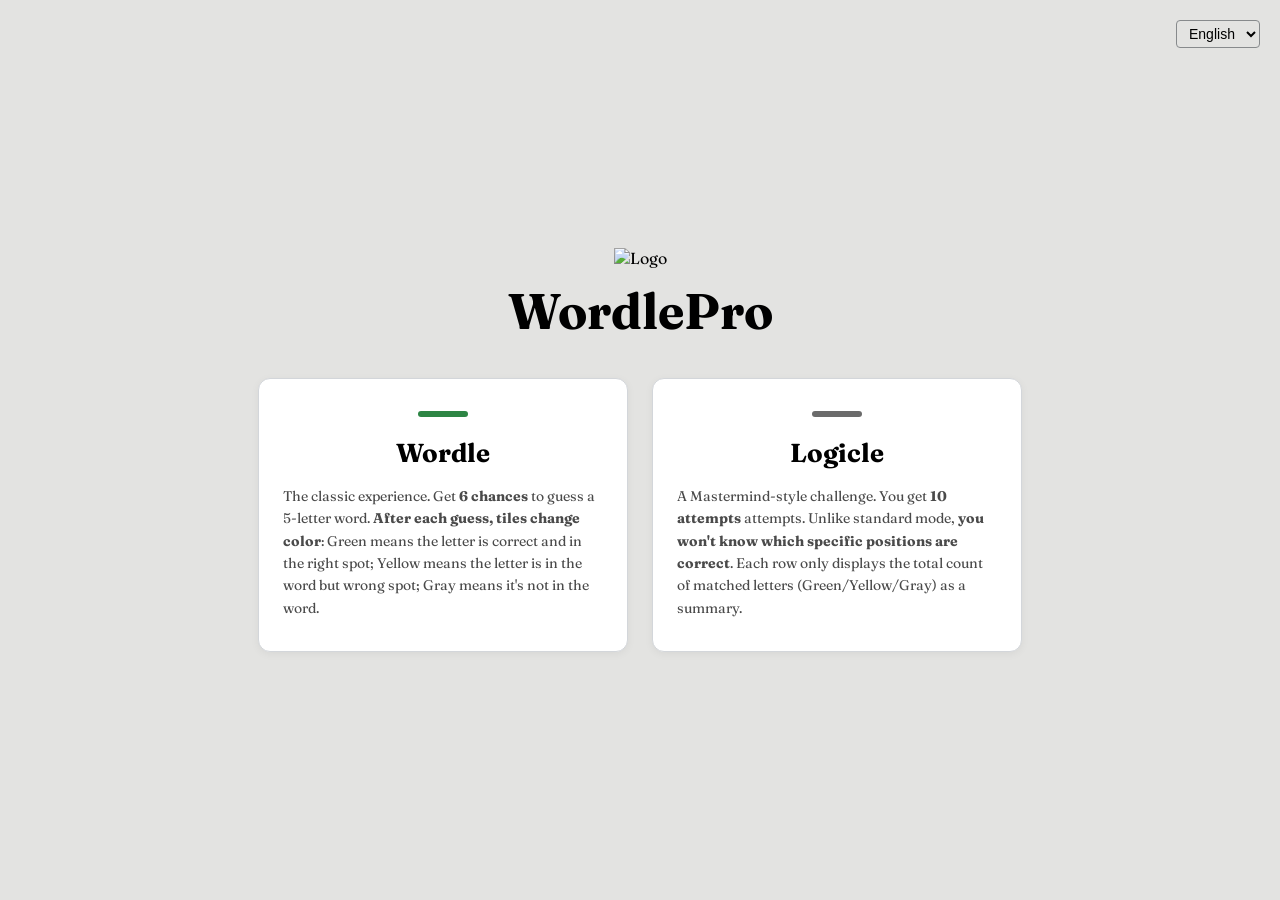
==== commit 96aedd4a: "Add help" ====
--- a/index.html
+++ b/index.html
@@ -4,13 +4,13 @@
 <head>
     <meta charset="UTF-8">
     <meta name="viewport" content="width=device-width, initial-scale=1.0, maximum-scale=1.0, user-scalable=no">
-    <title>Wordle Portal</title>
+    <title>WordlePro</title>
     <link rel="icon" type="image/png" href="wordle_logo_32x32.png">
 
     <!-- 引入字体 -->
     <link rel="preconnect" href="https://fonts.googleapis.com">
     <link rel="preconnect" href="https://fonts.gstatic.com" crossorigin>
-    <link href="https://fonts.googleapis.com/css2?family=Libre+Franklin:wght@100..900&family=Roboto+Slab:wght@100..900&display=swap" rel="stylesheet">
+    <link href="https://fonts.googleapis.com/css2?family=Fraunces:ital,opsz,wght@0,9..144,100..900;1,9..144,100..900&display=swap" rel="stylesheet">
 
     <style>
         body {
@@ -20,7 +20,7 @@
             justify-content: center;
             align-items: center;
             min-height: 100vh;
-            font-family: 'Libre Franklin', sans-serif;
+            font-family: 'Fraunces', serif;
             color: #000;
             overflow-x: hidden;
         }
@@ -41,7 +41,7 @@
 
         /* 保持 50px 大小 */
         .portal-title {
-            font-family: 'Roboto Slab', serif;
+            font-family: 'Fraunces', serif;
             font-size: 50px;
             font-weight: 700;
             margin: 0 0 36px;
@@ -83,7 +83,7 @@
         }
 
         .card-title {
-            font-family: 'Roboto Slab', serif;
+            font-family: 'Fraunces', serif;
             font-size: 26px;
             font-weight: 700;
             margin: 0 0 16px;
@@ -104,8 +104,8 @@
             border-radius: 3px;
             margin-bottom: 20px;
         }
-        .accent-wordle { background-color: #6aaa64; } /* 绿色 */
-        .accent-hard { background-color: #3a3a3c; }   /* 深灰 */
+        .accent-wordle { background-color: #2d8544; } /* 绿色 */
+        .accent-hard { background-color: #6b6b6b; }   /* 深灰 */
 
         /* 顶部语言切换 */
         .lang-switcher {
@@ -143,7 +143,7 @@
 
     <div class="portal-content">
         <img src="wordle-icon.svg" class="portal-logo" alt="Logo">
-        <h1 class="portal-title">Wordle</h1>
+        <h1 class="portal-title">WordlePro</h1>
         
         <div class="card-container">
             <!-- Wordle 卡片 -->
@@ -153,10 +153,10 @@
                 <p class="card-desc" id="desc-wordle"></p>
             </a>
 
-            <!-- Hard Wordle 卡片 -->
+            <!-- Logicle 卡片 -->
             <a href="hard_wordle.html" class="game-card">
                 <div class="card-accent accent-hard"></div>
-                <h2 class="card-title" id="title-hard">Hard Wordle</h2>
+                <h2 class="card-title" id="title-hard">Logicle</h2>
                 <p class="card-desc" id="desc-hard"></p>
             </a>
         </div>
@@ -167,25 +167,25 @@
 
         const i18n = {
             en: {
-                wordleTitle: "Standard Mode",
-                wordleDesc: "The classic experience. Get 6 chances to guess a 5-letter word. After each guess, tiles change color: Green means the letter is correct and in the right spot; Yellow means the letter is in the word but wrong spot; Gray means it's not in the word.",
-                hardTitle: "Logic Mode",
-                hardDesc: "A Mastermind-style challenge. You get 10 attempts. Unlike standard mode, you won't know which specific positions are correct. Each row only displays the total count of matched letters (Green/Yellow/Gray) as a summary."
+                wordleTitle: "Wordle",
+                wordleDesc: "The classic experience. Get <strong>6 chances</strong> to guess a 5-letter word. <strong>After each guess, tiles change color</strong>: Green means the letter is correct and in the right spot; Yellow means the letter is in the word but wrong spot; Gray means it's not in the word.",
+                hardTitle: "Logicle",
+                hardDesc: "A Mastermind-style challenge. You get <strong>10 attempts</strong> attempts. Unlike standard mode, <strong>you won't know which specific positions are correct</strong>. Each row only displays the total count of matched letters (Green/Yellow/Gray) as a summary."
             },
             zh: {
                 wordleTitle: "标准模式",
-                wordleDesc: "经典玩法。共有 6 次机会猜出 5 字母单词。每次猜测后，方块颜色会改变：绿色代表字母和位置完全正确；黄色代表字母正确但位置错误；灰色代表单词中不包含该字母。",
+                wordleDesc: "经典玩法。共有 <strong>6 次机会</strong>猜出 5 字母单词。<strong>每次猜测后，方块颜色会改变</strong>：绿色代表字母和位置完全正确；黄色代表字母正确但位置错误；灰色代表单词中不包含该字母。",
                 hardTitle: "逻辑模式",
-                hardDesc: "珠玑妙算（Mastermind）风格。共有 10 次机会。系统不会告知具体哪个字母正确，而是在每行末尾通过汇总方块显示位置正确（绿）、字母正确（黄）和错误字母的总个数。"
+                hardDesc: "珠玑妙算（Mastermind）风格。共有 <strong>10 次机会</strong>。<strong>系统不会告知具体哪个字母正确</strong>，而是在每行末尾通过汇总方块显示位置正确（绿）、字母正确（黄）和错误字母的总个数。"
             }
         };
 
         function updateUILanguage() {
             const t = i18n[currentLang];
             document.getElementById('title-wordle').textContent = t.wordleTitle;
-            document.getElementById('desc-wordle').textContent = t.wordleDesc;
+            document.getElementById('desc-wordle').innerHTML = t.wordleDesc;
             document.getElementById('title-hard').textContent = t.hardTitle;
-            document.getElementById('desc-hard').textContent = t.hardDesc;
+            document.getElementById('desc-hard').innerHTML = t.hardDesc;
             document.getElementById('lang-select').value = currentLang;
         }
 
